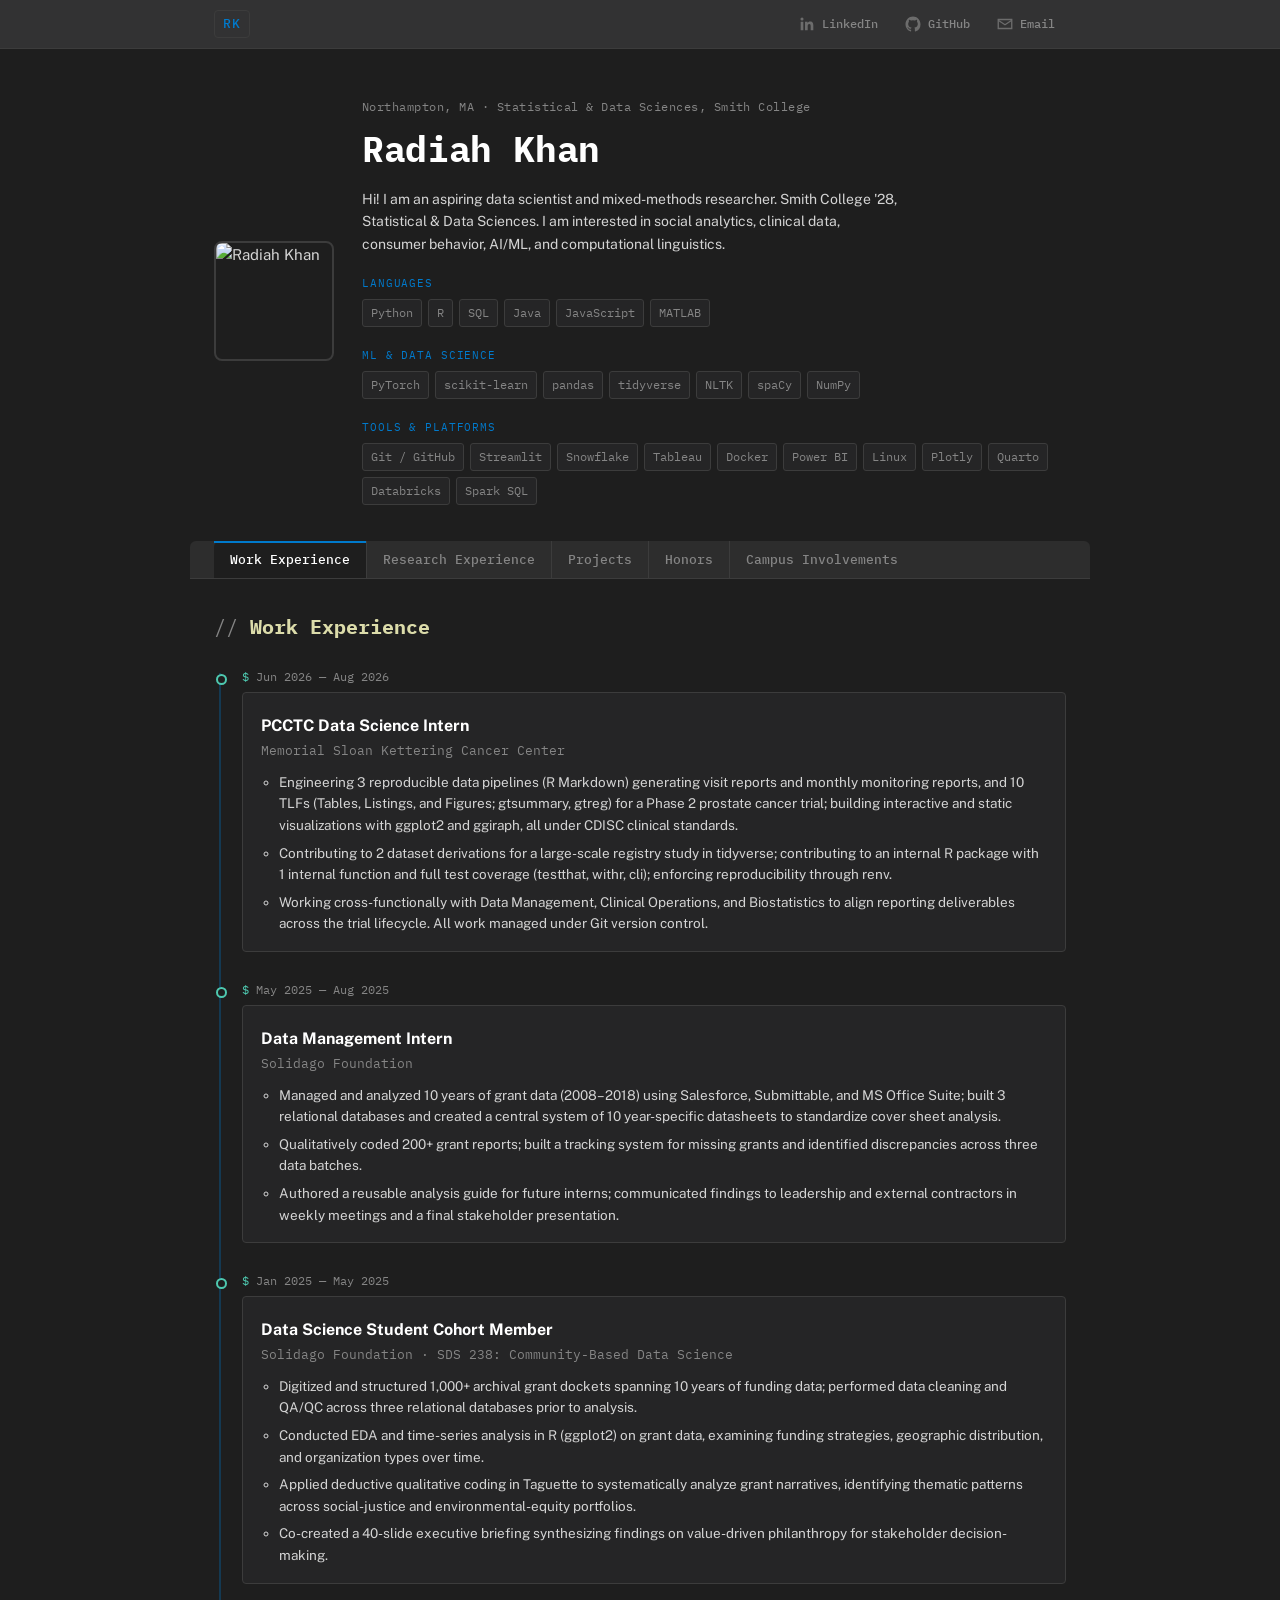
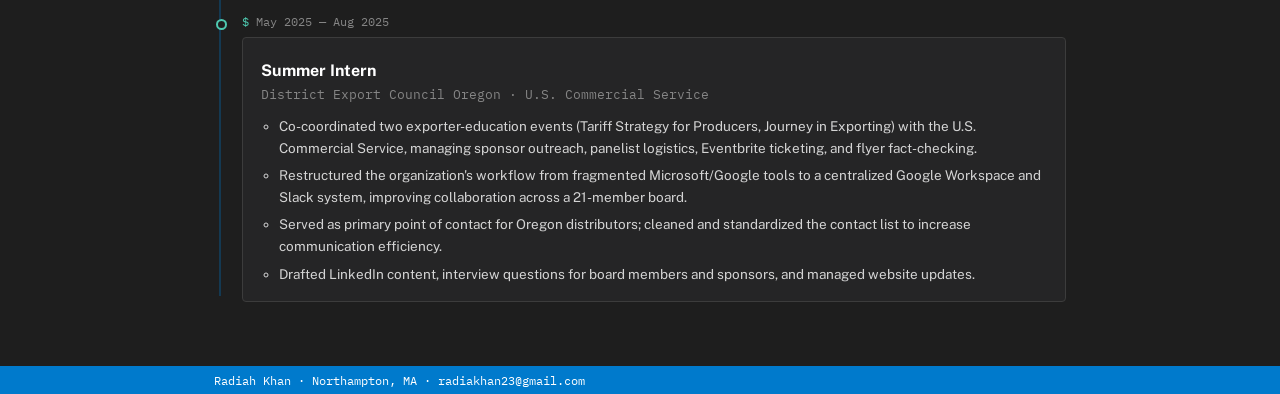
==== index.html @ 16eb92db "Split into Dashboards and Packages themes" ====
<!DOCTYPE html>
<html lang="en">
<head>
<meta charset="UTF-8">
<meta name="viewport" content="width=device-width, initial-scale=1.0">
<title>Radiah Khan — Statistics & Data Science</title>
<meta name="description" content="Radiah Khan — Statistical & Data Sciences, Smith College. Research, applied data science, and software projects.">
<link rel="preconnect" href="https://fonts.googleapis.com">
<link rel="preconnect" href="https://fonts.gstatic.com" crossorigin>
<link href="https://fonts.googleapis.com/css2?family=Fraunces:opsz,wght@9..144,400;9..144,500;9..144,600;9..144,700&family=Public+Sans:wght@400;500;600;700&family=IBM+Plex+Mono:wght@400;500&display=swap" rel="stylesheet">
<link rel="stylesheet" href="style.css">
</head>
<body>

<!-- ===== Top bar ===== -->
<header class="topbar">
  <div class="wrap topbar__inner">
    <a class="topbar__mark" href="#top">RK</a>
    <nav class="topbar__contact" aria-label="Contact links">
      <a href="https://www.linkedin.com/in/radiah-khan" target="_blank" rel="noopener" class="iconbtn" aria-label="LinkedIn">
        <svg viewBox="0 0 24 24" width="18" height="18" fill="currentColor"><path d="M20.45 20.45h-3.55v-5.57c0-1.33-.03-3.04-1.85-3.04-1.86 0-2.14 1.45-2.14 2.94v5.67H9.35V9h3.41v1.56h.05c.48-.9 1.63-1.85 3.36-1.85 3.6 0 4.27 2.37 4.27 5.45v6.29zM5.34 7.43a2.06 2.06 0 1 1 0-4.12 2.06 2.06 0 0 1 0 4.12zM7.12 20.45H3.56V9h3.56v11.45z"/></svg>
        <span>LinkedIn</span>
      </a>
      <a href="https://github.com/radiah23" target="_blank" rel="noopener" class="iconbtn" aria-label="GitHub">
        <svg viewBox="0 0 24 24" width="18" height="18" fill="currentColor"><path d="M12 2C6.48 2 2 6.58 2 12.25c0 4.53 2.87 8.37 6.84 9.73.5.1.68-.22.68-.49 0-.24-.01-1.04-.01-1.89-2.78.62-3.37-1.21-3.37-1.21-.45-1.18-1.11-1.5-1.11-1.5-.91-.64.07-.63.07-.63 1 .07 1.53 1.05 1.53 1.05.89 1.57 2.34 1.11 2.91.85.09-.67.35-1.11.63-1.37-2.22-.26-4.56-1.14-4.56-5.06 0-1.12.39-2.03 1.03-2.75-.1-.26-.45-1.31.1-2.72 0 0 .84-.28 2.75 1.05a9.36 9.36 0 0 1 5 0c1.91-1.33 2.75-1.05 2.75-1.05.55 1.41.2 2.46.1 2.72.64.72 1.03 1.63 1.03 2.75 0 3.93-2.34 4.79-4.57 5.05.36.32.68.94.68 1.9 0 1.37-.01 2.47-.01 2.81 0 .27.18.6.69.49A10.26 10.26 0 0 0 22 12.25C22 6.58 17.52 2 12 2z"/></svg>
        <span>GitHub</span>
      </a>
      <a href="mailto:radiakhan23@gmail.com" class="iconbtn" aria-label="Email">
        <svg viewBox="0 0 24 24" width="18" height="18" fill="none" stroke="currentColor" stroke-width="1.8"><path d="M3 6h18v12H3z"/><path d="M3 7l9 6 9-6"/></svg>
        <span>Email</span>
      </a>
    </nav>
  </div>
</header>

<main id="top">

  <!-- ===== Hero / Intro ===== -->
  <section class="hero wrap">
    <img class="hero__avatar" src="headshot.jpeg" alt="Radiah Khan">
    <div class="hero__body">
      <p class="eyebrow">Northampton, MA &middot; Statistical &amp; Data Sciences, Smith College</p>
      <h1 class="hero__name">Radiah Khan</h1>
      <p class="hero__bio">
        Hi! I am an aspiring data scientist and mixed-methods researcher. Smith College '28, Statistical &amp; Data Sciences. I am interested in social analytics, clinical data, consumer behavior, AI/ML, and computational linguistics.
      </p>
      <div class="hero__tools" aria-label="Languages and tools">
        <div class="tool-group">
          <span class="tool-group__label">Languages</span>
          <ul class="chips">
            <li class="chip">Python</li>
            <li class="chip">R</li>
            <li class="chip">SQL</li>
            <li class="chip">Java</li>
            <li class="chip">JavaScript</li>
            <li class="chip">MATLAB</li>
          </ul>
        </div>
        <div class="tool-group">
          <span class="tool-group__label">ML &amp; Data Science</span>
          <ul class="chips">
            <li class="chip">PyTorch</li>
            <li class="chip">scikit-learn</li>
            <li class="chip">pandas</li>
            <li class="chip">tidyverse</li>
            <li class="chip">NLTK</li>
            <li class="chip">spaCy</li>
            <li class="chip">NumPy</li>
          </ul>
        </div>
        <div class="tool-group">
          <span class="tool-group__label">Tools &amp; Platforms</span>
          <ul class="chips">
            <li class="chip">Git / GitHub</li>
            <li class="chip">Streamlit</li>
            <li class="chip">Snowflake</li>
            <li class="chip">Tableau</li>
            <li class="chip">Docker</li>
            <li class="chip">Power BI</li>
            <li class="chip">Linux</li>
            <li class="chip">Plotly</li>
            <li class="chip">Quarto</li>
            <li class="chip">Databricks</li>
            <li class="chip">Spark SQL</li>
          </ul>
        </div>
      </div>
    </div>
  </section>

  <!-- ===== Tab nav ===== -->
  <nav class="tabnav wrap" aria-label="Section navigation">
    <button class="tabnav__btn is-active" data-tab="work">Work Experience</button>
    <button class="tabnav__btn" data-tab="research">Research Experience</button>
    <button class="tabnav__btn" data-tab="projects">Projects</button>
    <button class="tabnav__btn" data-tab="honors">Honors</button>
    <button class="tabnav__btn" data-tab="involvement">Campus Involvements</button>
  </nav>

  <!-- ===== Work Experience (timeline) ===== -->
  <section class="tabpanel is-active wrap" id="panel-work">
    <div class="section-head">
      <h2>Work Experience</h2>
    </div>

    <ol class="timeline">

      <li class="tl-item" data-tag="industry">
        <div class="tl-item__marker"></div>
        <div class="tl-item__date">Jun 2026 — Aug 2026</div>
        <div class="tl-item__card">
          <h3>PCCTC Data Science Intern</h3>
          <p class="tl-item__org">Memorial Sloan Kettering Cancer Center</p>
          <ul>
            <li>Engineering 3 reproducible data pipelines (R Markdown) generating visit reports and monthly monitoring reports, and 10 TLFs (Tables, Listings, and Figures; gtsummary, gtreg) for a Phase 2 prostate cancer trial; building interactive and static visualizations with ggplot2 and ggiraph, all under CDISC clinical standards.</li>
            <li>Contributing to 2 dataset derivations for a large-scale registry study in tidyverse; contributing to an internal R package with 1 internal function and full test coverage (testthat, withr, cli); enforcing reproducibility through renv.</li>
            <li>Working cross-functionally with Data Management, Clinical Operations, and Biostatistics to align reporting deliverables across the trial lifecycle. All work managed under Git version control.</li>
          </ul>
        </div>
      </li>

      <li class="tl-item" data-tag="industry">
        <div class="tl-item__marker"></div>
        <div class="tl-item__date">May 2025 — Aug 2025</div>
        <div class="tl-item__card">
          <h3>Data Management Intern</h3>
          <p class="tl-item__org">Solidago Foundation</p>
          <ul>
            <li>Managed and analyzed 10 years of grant data (2008–2018) using Salesforce, Submittable, and MS Office Suite; built 3 relational databases and created a central system of 10 year-specific datasheets to standardize cover sheet analysis.</li>
            <li>Qualitatively coded 200+ grant reports; built a tracking system for missing grants and identified discrepancies across three data batches.</li>
            <li>Authored a reusable analysis guide for future interns; communicated findings to leadership and external contractors in weekly meetings and a final stakeholder presentation.</li>
          </ul>
        </div>
      </li>

      <li class="tl-item" data-tag="industry">
        <div class="tl-item__marker"></div>
        <div class="tl-item__date">Jan 2025 — May 2025</div>
        <div class="tl-item__card">
          <h3>Data Science Student Cohort Member</h3>
          <p class="tl-item__org">Solidago Foundation &middot; SDS 238: Community-Based Data Science</p>
          <ul>
            <li>Digitized and structured 1,000+ archival grant dockets spanning 10 years of funding data; performed data cleaning and QA/QC across three relational databases prior to analysis.</li>
            <li>Conducted EDA and time-series analysis in R (ggplot2) on grant data, examining funding strategies, geographic distribution, and organization types over time.</li>
            <li>Applied deductive qualitative coding in Taguette to systematically analyze grant narratives, identifying thematic patterns across social-justice and environmental-equity portfolios.</li>
            <li>Co-created a 40-slide executive briefing synthesizing findings on value-driven philanthropy for stakeholder decision-making.</li>
          </ul>
        </div>
      </li>

      <li class="tl-item" data-tag="industry">
        <div class="tl-item__marker"></div>
        <div class="tl-item__date">May 2025 — Aug 2025</div>
        <div class="tl-item__card">
          <h3>Summer Intern</h3>
          <p class="tl-item__org">District Export Council Oregon &middot; U.S. Commercial Service</p>
          <ul>
            <li>Co-coordinated two exporter-education events (Tariff Strategy for Producers, Journey in Exporting) with the U.S. Commercial Service, managing sponsor outreach, panelist logistics, Eventbrite ticketing, and flyer fact-checking.</li>
            <li>Restructured the organization's workflow from fragmented Microsoft/Google tools to a centralized Google Workspace and Slack system, improving collaboration across a 21-member board.</li>
            <li>Served as primary point of contact for Oregon distributors; cleaned and standardized the contact list to increase communication efficiency.</li>
            <li>Drafted LinkedIn content, interview questions for board members and sponsors, and managed website updates.</li>
          </ul>
        </div>
      </li>

    </ol>
  </section>

  <!-- ===== Research Experience (timeline) ===== -->
  <section class="tabpanel wrap" id="panel-research">
    <div class="section-head">
      <h2>Research Experience</h2>
    </div>

    <ol class="timeline">

      <li class="tl-item" data-tag="research">
        <div class="tl-item__marker"></div>
        <div class="tl-item__date">Jan 2026 — May 2026</div>
        <div class="tl-item__card">
          <h3>Research Assistant, Tinker Lab</h3>
          <p class="tl-item__org">Computer Science Dept., Smith College &middot; Advisor: Dr. Katherine Kinnaird</p>
          <ul>
            <li>Built a two-way automated survey system in Python, integrating Twilio's Messaging API and Google APIs with FastAPI middleware for real-time response ingestion, enabling rapid hypothesis testing on user intent at scale; applied spaCy named-entity recognition to structure qualitative responses for downstream analysis.</li>
            <li>Built an NLP-based food recommendation pipeline using InstaFoodRoBERTa-NER for food entity recognition and ingredient classification, translating population-health constraints into personalized recommendations for a food-insecure patient population in Northampton.</li>
          </ul>
        </div>
      </li>

      <li class="tl-item" data-tag="research">
        <div class="tl-item__marker"></div>
        <div class="tl-item__date">Sep 2025 — May 2026</div>
        <div class="tl-item__card">
          <h3>Technical Researcher, Data Infrastructure Group Lab</h3>
          <p class="tl-item__org">Statistical and Data Sciences Dept., Smith College &middot; Advisor: Dr. Nikko Stevens</p>
          <ul>
            <li>Built an NLP pipeline in Python (PyTorch, NLTK, Gensim) combining sentiment analysis, k-means and DEC–VAE clustering, and LDA topic modeling to segment AI-companion usage behavior across digital communities into actionable behavioral clusters; stress-tested model validity through silhouette scoring, HDBSCAN, and cross-institutional GitHub collaboration.</li>
            <li>Built an interactive storymap from geospatial data-center infrastructure data in partnership with the Spatial Analysis Lab, using Python with ArcGIS, GeoPandas, and GDAL — cleaning and standardizing raw geospatial datasets to visualize infrastructure distribution patterns.</li>
          </ul>
        </div>
      </li>

      <li class="tl-item" data-tag="research">
        <div class="tl-item__marker"></div>
        <div class="tl-item__date">May 2025 — Jul 2025</div>
        <div class="tl-item__card">
          <h3>Summer Research Fellow</h3>
          <p class="tl-item__org">Statistical and Data Sciences Dept., Smith College &middot; Advisor: Dr. Kementari Whitcher</p>
          <ul>
            <li>Designed the full research framework — from data collection strategy (STARS/AASHE) through hypothesis formulation and variable selection.</li>
            <li>Built a structured database for 400 U.S. college dining-procurement records; performed data wrangling using dplyr and tidyr, with visualizations in ggplot2.</li>
            <li>Ran hypothesis testing (ANOVA, chi-square, t-tests) and built a validated logistic regression model to forecast sustainable procurement behavior.</li>
            <li>Packaged the full analysis into a 40-page reproducible Quarto report with geospatial mapping (sf, tmap, cartogram) and interactive Sankey diagrams (highcharter).</li>
            <li>Presented findings at ACM MAGICC 2025 (Talk &amp; Poster) and the Electronic Undergraduate Statistics Research Conference (eUSR) 2025.</li>
          </ul>
        </div>
      </li>

      <li class="tl-item" data-tag="research">
        <div class="tl-item__marker"></div>
        <div class="tl-item__date">Oct 2024 — May 2025</div>
        <div class="tl-item__card">
          <h3>Independent Researcher, Digital Public Infrastructure Lab</h3>
          <p class="tl-item__org">University of Massachusetts Amherst &middot; Advisor: Prof. Ethan Zuckerman</p>
          <ul>
            <li>Analyzed 200+ TikTok samples from Bangladesh and the U.S. using Python (pandas, scikit-learn), applying thematic segmentation and engagement metrics to identify cross-regional differences in digital consumer behavior.</li>
            <li>Collaborated with PhD students on literature reviews of South Asian media ecosystems and cross-country video analysis methodologies, contributing to the lab's broader research on digital public infrastructure.</li>
          </ul>
        </div>
      </li>

    </ol>
  </section>

  <!-- ===== Projects ===== -->
  <section class="tabpanel wrap" id="panel-projects">
    <div class="section-head">
      <h2>Projects</h2>
    </div>

    <div class="filterbar" role="tablist" aria-label="Project filters">
      <button class="filterbar__btn is-active" data-filter="all">All</button>
      <button class="filterbar__btn" data-filter="social">Social &amp; Text Analytics</button>
      <button class="filterbar__btn" data-filter="policy">Policy &amp; Civic Data</button>
      <button class="filterbar__btn" data-filter="dashboards">Dashboards</button>
      <button class="filterbar__btn" data-filter="packages">Packages</button>
    </div>

    <div class="projects-grid">

      <!-- ── Social & Text Analytics ── -->

      <article class="project-card" data-cat="social">
        <span class="project-card__theme">Social &amp; Text Analytics</span>
        <h3>Analyzing a Social Network Using Linear Algebra (Team Project)</h3>
        <p>Applied PageRank and spectral clustering to a 20-person texting network to identify the most influential node and uncover 3 distinct community structures — validated by comparing algorithmic clusters against known friend groups.</p>
        <div class="project-card__stack">
          <span class="stack-label">Stack</span>
          <ul class="chips chips--sm"><li class="chip">MATLAB</li><li class="chip">PageRank</li><li class="chip">Spectral Clustering</li><li class="chip">Linear Algebra</li></ul>
        </div>
        <a class="project-card__link" href="https://github.com/radiah23/Analyzing-Social-Network-" target="_blank" rel="noopener">View on GitHub →</a>
      </article>

      <article class="project-card" data-cat="social">
        <span class="project-card__theme">Social &amp; Text Analytics</span>
        <h3>Reddit Text Analysis — r/MyBoyfriendIsAI</h3>
        <p>Identified dominant emotional expression patterns and thematic clusters in 1,000 AI-companion discussion posts, using DEC–VAE clustering and LDA topic modeling to segment user behavior archetypes.</p>
        <div class="project-card__stack">
          <span class="stack-label">Stack</span>
          <ul class="chips chips--sm"><li class="chip">Python</li><li class="chip">PyTorch</li><li class="chip">NLTK</li><li class="chip">PRAW</li><li class="chip">K-Means</li></ul>
        </div>
        <a class="project-card__link" href="https://github.com/radiah23/Reddit-Text-Analysis" target="_blank" rel="noopener">View on GitHub →</a>
      </article>

      <article class="project-card" data-cat="social">
        <span class="project-card__theme">Social &amp; Text Analytics</span>
        <h3>OkCupid Data Analysis</h3>
        <p>Tested whether sex and sexual orientation predict reproductive intentions across 54K+ dating profiles; flagged incoherent profiles using Isolation Forest anomaly detection and assessed education–app-usage associations via chi-square testing.</p>
        <div class="project-card__stack">
          <span class="stack-label">Stack</span>
          <ul class="chips chips--sm"><li class="chip">Python</li><li class="chip">scikit-learn</li><li class="chip">pandas</li><li class="chip">Isolation Forest</li></ul>
        </div>
        <a class="project-card__link" href="https://github.com/radiah23/OkCupid-Data-Analysis" target="_blank" rel="noopener">View on GitHub →</a>
      </article>

      <article class="project-card" data-cat="social">
        <span class="project-card__theme">Social &amp; Text Analytics</span>
        <h3>Bechdel Test Analysis (Team Project)</h3>
        <p>Quantified multi-decade gender-representation gaps across 1,000 films, testing whether Bechdel pass rates correlate with gross revenue using chi-square, ANOVA, and regression.</p>
        <div class="project-card__stack">
          <span class="stack-label">Stack</span>
          <ul class="chips chips--sm"><li class="chip">R</li><li class="chip">tidyverse</li><li class="chip">infer</li><li class="chip">Chi-square</li></ul>
        </div>
        <a class="project-card__link" href="https://github.com/radiah23/Bechdel-Test-Analysis" target="_blank" rel="noopener">View on GitHub →</a>
      </article>

      <!-- ── Policy & Civic Data ── -->

      <article class="project-card" data-cat="policy">
        <span class="project-card__theme">Policy &amp; Civic Data</span>
        <h3>Predicting School Ratings from Student Demographics (Team Project)</h3>
        <p>Tested whether higher rates of economically disadvantaged students predict lower state accountability ratings in Texas schools — findings directly relevant to contested district-takeover policy.</p>
        <div class="project-card__stack">
          <span class="stack-label">Stack</span>
          <ul class="chips chips--sm"><li class="chip">R</li><li class="chip">Quarto</li><li class="chip">Multiple Regression</li></ul>
        </div>
        <a class="project-card__link" href="https://github.com/radiah23/Predicting-ratings-based-on-student-demographics" target="_blank" rel="noopener">View on GitHub →</a>
      </article>

      <article class="project-card" data-cat="policy">
        <span class="project-card__theme">Policy &amp; Civic Data</span>
        <h3>Election Anomaly Case Study — Palm Beach (Team Project)</h3>
        <p>Identified Palm Beach County as a statistically significant outlier in the Florida 2000 election and estimated the number of miscast Buchanan votes using regression against 66 other counties.</p>
        <div class="project-card__stack">
          <span class="stack-label">Stack</span>
          <ul class="chips chips--sm"><li class="chip">R</li><li class="chip">Linear Regression</li><li class="chip">EDA</li></ul>
        </div>
        <a class="project-card__link" href="https://github.com/radiah23/Election-Anomaly-Case-Study--Palm-Beach" target="_blank" rel="noopener">View on GitHub →</a>
      </article>

      <article class="project-card" data-cat="policy">
        <span class="project-card__theme">Policy &amp; Civic Data</span>
        <h3>Race, Wage &amp; Region Across the US (Team Project)</h3>
        <p>Tested whether Black men earn less than non-Black men after controlling for education, experience, and region using nested F-tests on U.S. Census CPS labor data.</p>
        <div class="project-card__stack">
          <span class="stack-label">Stack</span>
          <ul class="chips chips--sm"><li class="chip">R</li><li class="chip">Nested F-test</li><li class="chip">CPS Data</li></ul>
        </div>
        <a class="project-card__link" href="https://github.com/radiah23/Race-and-Wage-across-Regions-in-the-US" target="_blank" rel="noopener">View on GitHub →</a>
      </article>

      <article class="project-card" data-cat="policy">
        <span class="project-card__theme">Policy &amp; Civic Data</span>
        <h3>Dining Procurement Trends in US Colleges</h3>
        <p>Identified key predictors of sustainable food procurement across 400 U.S. colleges using logistic regression; uncovered purchasing-trend shifts between private and flagship institutions. Presented at ACM MAGICC and eUSR 2025.</p>
        <div class="project-card__stack">
          <span class="stack-label">Stack</span>
          <ul class="chips chips--sm"><li class="chip">R</li><li class="chip">Logistic Regression</li><li class="chip">ANOVA</li></ul>
        </div>
        <a class="project-card__link" href="https://github.com/radiah23/Dining-Procurement-Trends-in-US-Colleges" target="_blank" rel="noopener">View on GitHub →</a>
      </article>

      <!-- ── Dashboards ── -->

      <article class="project-card" data-cat="dashboards">
        <span class="project-card__theme">Dashboards</span>
        <h3>Customer &amp; Delivery Intelligence Dashboard</h3>
        <p>Identified $6.1M in revenue tied to at-risk and lost customer segments and an 8.11% late-delivery rate across 96K+ orders; built RFM segmentation and delivery-risk features in Databricks/Spark SQL, visualized via two interactive Tableau dashboards with live customer profile lookup.</p>
        <div class="project-card__stack">
          <span class="stack-label">Stack</span>
          <ul class="chips chips--sm"><li class="chip">Databricks</li><li class="chip">Spark SQL</li><li class="chip">Tableau</li><li class="chip">RFM Segmentation</li></ul>
        </div>
        <a class="project-card__link" href="https://github.com/radiah23/customer-intelligence-olist-data" target="_blank" rel="noopener">View on GitHub →</a>
      </article>

      <article class="project-card" data-cat="dashboards">
        <span class="project-card__theme">Dashboards</span>
        <h3>Campaign Attribution Dashboard</h3>
        <p>Revealed how last-touch attribution misallocates credit across ad channels by comparing it against a Markov chain multi-touch model — surfaced via an interactive Streamlit dashboard.</p>
        <div class="project-card__stack">
          <span class="stack-label">Stack</span>
          <ul class="chips chips--sm"><li class="chip">Python</li><li class="chip">Streamlit</li><li class="chip">Plotly</li><li class="chip">Markov Chains</li></ul>
        </div>
        <a class="project-card__link" href="https://github.com/radiah23/campaign-analytics-criteo" target="_blank" rel="noopener">View on GitHub →</a>
      </article>

      <article class="project-card" data-cat="packages">
        <span class="project-card__theme">Packages</span>
        <h3>MassMedicaidPy (Team Project)</h3>
        <p>Simplified Medicaid eligibility determination for Massachusetts residents — automates income validation for households of 8+ earning up to $162K against real Federal Poverty Level thresholds.</p>
        <div class="project-card__stack">
          <span class="stack-label">Stack</span>
          <ul class="chips chips--sm"><li class="chip">Python</li><li class="chip">pandas</li><li class="chip">pytest</li><li class="chip">PyPI Package</li></ul>
        </div>
        <a class="project-card__link" href="https://github.com/radiah23/MassMedicaidPy" target="_blank" rel="noopener">View on GitHub →</a>
      </article>

      <article class="project-card" data-cat="packages">
        <span class="project-card__theme">Packages</span>
        <h3>NGOReportR</h3>
        <p>Automates EDA, regression diagnostics, and thematic tagging of grant narratives for NGO funding datasets — from data validation to PDF-ready visualizations in one pipeline.</p>
        <div class="project-card__stack">
          <span class="stack-label">Stack</span>
          <ul class="chips chips--sm"><li class="chip">R</li><li class="chip">ggplot2</li><li class="chip">tidytext</li><li class="chip">CRAN-style Pkg</li></ul>
        </div>
        <a class="project-card__link" href="https://github.com/radiah23/NGOReportR" target="_blank" rel="noopener">View on GitHub →</a>
      </article>

      <article class="project-card" data-cat="dashboards">
        <span class="project-card__theme">Dashboards</span>
        <h3>Systemic Risk: India Stocks</h3>
        <p>Tested whether PageRank-derived systemic risk scores predict actual market beta on Nifty 50 stocks — built a Java correlation-graph engine and validated with Python against live yfinance data.</p>
        <div class="project-card__stack">
          <span class="stack-label">Stack</span>
          <ul class="chips chips--sm"><li class="chip">Java</li><li class="chip">Python</li><li class="chip">yfinance</li><li class="chip">PageRank</li><li class="chip">Streamlit</li></ul>
        </div>
        <a class="project-card__link" href="https://github.com/radiah23/SystematicRiskIndiaStocks-" target="_blank" rel="noopener">View on GitHub →</a>
      </article>

    </div>
  </section>

  <!-- ===== Honors ===== -->
  <section class="tabpanel wrap" id="panel-honors">
    <div class="section-head">
      <h2>Honors &amp; Recognition</h2>
    </div>
    <ul class="honors-list">
      <li class="honors-item">
        <span class="honors-item__seal">✦</span>
        <div>
          <h3>Dean's List</h3>
          <p>Smith College, 2024–2025</p>
        </div>
      </li>
      <li class="honors-item">
        <span class="honors-item__seal">✦</span>
        <div>
          <h3>DAAD RISE Fellowship</h3>
          <p>Selected, 2026 — did not attend in favor of another opportunity</p>
        </div>
      </li>
      <li class="honors-item">
        <span class="honors-item__seal">✦</span>
        <div>
          <h3>ACM MAGICC 2025</h3>
          <p>Talk &amp; poster presentation on dining procurement trends in U.S. colleges</p>
        </div>
      </li>
      <li class="honors-item">
        <span class="honors-item__seal">✦</span>
        <div>
          <h3>eUSR 2025</h3>
          <p>Talk presentation, Electronic Undergraduate Statistics Research Conference</p>
        </div>
      </li>
    </ul>
  </section>

  <!-- ===== Campus Involvements/Jobs ===== -->
  <section class="tabpanel wrap" id="panel-involvement">
    <div class="section-head">
      <h2>Campus Involvements / Jobs</h2>
    </div>
    <div class="involvement-grid">

      <article class="involvement-card involvement-card--group">
        <div class="involvement-card__header">Spinelli Center for Quantitative Learning</div>
        <div class="involvement-card__position">
          <h3>In-Class Assistant</h3>
          <p class="involvement-card__org">Jan–May 2026</p>
          <ul>
            <li>Assist across 5 classes weekly for 85+ students in SDS 192: Introduction to Data Science and SDS 210: Introduction to Statistics.</li>
            <li>Debug R code and explain statistical concepts during in-class sessions.</li>
          </ul>
        </div>
        <div class="involvement-card__position">
          <h3>Tutor</h3>
          <p class="involvement-card__org">Jan–May 2026</p>
          <ul>
            <li>Hold weekly tutoring hours for 8+ students in SDS 192: Introduction to Data Science, SDS 210: Introduction to Statistics, and SDS 291: Multiple Regression.</li>
            <li>Support students with R programming, regression analysis, and statistical methods.</li>
          </ul>
        </div>
      </article>

      <article class="involvement-card involvement-card--group">
        <div class="involvement-card__header">Conway Center for Innovation &amp; Entrepreneurship</div>
        <div class="involvement-card__position">
          <h3>Assessment Intern</h3>
          <p class="involvement-card__org">Jan–May 2026</p>
          <ul>
            <li>Served as sole product owner for Joyapalooza's AI-powered live scoring dashboard, used by 10 judges and a 5-person organizing team to evaluate 20+ teams in real time.</li>
            <li>Used Claude to accelerate development and an autonomous agent to summarize applicant submissions and generate 100+ live reports, cutting manual tallying time to zero. Built in JavaScript and MS Excel.</li>
          </ul>
        </div>
        <div class="involvement-card__position">
          <h3>Communication Intern</h3>
          <p class="involvement-card__org">Sep 2025–Jan 2026</p>
          <ul>
            <li>Drafted and managed the weekly newsletter, ensuring timely and engaging content delivery.</li>
            <li>Collaborated with the communications team to create social media graphics and posts.</li>
            <li>Conducted user behavior research to inform content strategy and enhance audience engagement.</li>
            <li>Assisted in event management for The Hatchery and Money Mentor sessions.</li>
          </ul>
        </div>
      </article>

      <article class="involvement-card">
        <h3>Treasurer</h3>
        <p class="involvement-card__org">Smithies in SDS &middot; 2025–2026</p>
        <ul>
          <li>Manage annual budgeting for the club.</li>
          <li>Organize events bridging upperclassmen and underclassmen in the SDS community.</li>
          <li>Contribute to the planning and delivery of Python and SQL workshop series.</li>
        </ul>
      </article>
      <article class="involvement-card">
        <h3>Secretary</h3>
        <p class="involvement-card__org">Smithies of Color in Tech</p>
        <ul>
          <li>Organized an alumni panel with 40+ participants.</li>
          <li>Facilitated LinkedIn and resume workshops for members.</li>
          <li>Fundraised for club development initiatives.</li>
        </ul>
      </article>
      <article class="involvement-card">
        <h3>Pre-Orientation Leader (Media Team)</h3>
        <p class="involvement-card__org">International Students&rsquo; Pre-Orientation</p>
        <ul>
          <li>Led a 4-day orientation program for incoming international students.</li>
          <li>Directed and produced 3 short films for the event — handling planning, documentation, and filming.</li>
          <li>Managed event logistics and facilitated cultural bridge programming.</li>
        </ul>
      </article>
    </div>
  </section>

</main>

<footer class="site-footer">
  <div class="wrap">
    <p>Radiah Khan &middot; Northampton, MA &middot; <a href="mailto:radiakhan23@gmail.com">radiakhan23@gmail.com</a></p>
  </div>
</footer>

<script src="script.js"></script>
</body>
</html>
---- style.css ----
/* ============ VS Code IDE Theme ============ */
:root {
  --bg: #1e1e1e;
  --paper: #252526;
  --ink: #d4d4d4;
  --muted: #858585;
  --line: #3c3c3c;
  --accent: #007acc;
  --accent-soft: #264f78;
  --gold: #dcdcaa;
  --gold-soft: #2d2d2d;
  --industry: #4ec9b0;
  --industry-soft: #1e3a35;
  --research: #569cd6;
  --research-soft: #1e2d3d;
  --teaching: #ce9178;
  --teaching-soft: #2d2220;

  --serif: "IBM Plex Mono", ui-monospace, Menlo, monospace;
  --sans: "Public Sans", -apple-system, BlinkMacSystemFont, "Segoe UI", sans-serif;
  --mono: "IBM Plex Mono", ui-monospace, Menlo, monospace;

  --maxw: 900px;
}

@media (prefers-reduced-motion: no-preference) {
  .tl-item, .project-card { transition: transform 0.2s ease, box-shadow 0.2s ease; }
}

* { box-sizing: border-box; }
html { scroll-behavior: smooth; }

body {
  margin: 0;
  background: var(--bg);
  color: var(--ink);
  font-family: var(--sans);
  font-size: 15px;
  line-height: 1.6;
  -webkit-font-smoothing: antialiased;
}

.wrap {
  max-width: var(--maxw);
  margin: 0 auto;
  padding: 0 24px;
}

a { color: var(--accent); }
a:hover { color: #3cacff; }

/* ============ Top bar (title bar) ============ */
.topbar {
  position: sticky;
  top: 0;
  z-index: 20;
  background: #323233;
  border-bottom: 1px solid var(--line);
}
.topbar__inner {
  display: flex;
  align-items: center;
  justify-content: space-between;
  height: 48px;
}
.topbar__mark {
  font-family: var(--mono);
  font-weight: 500;
  font-size: 13px;
  letter-spacing: 0.06em;
  text-decoration: none;
  color: var(--accent);
  padding: 3px 8px;
  border: 1px solid var(--line);
  border-radius: 4px;
}
.topbar__mark:hover { border-color: var(--accent); }
.topbar__contact { display: flex; gap: 4px; }
.iconbtn {
  display: flex;
  align-items: center;
  gap: 6px;
  text-decoration: none;
  font-family: var(--mono);
  font-size: 12px;
  font-weight: 500;
  color: var(--muted);
  padding: 6px 10px;
  border-radius: 4px;
  border: 1px solid transparent;
  transition: background 0.15s ease, color 0.15s ease;
}
.iconbtn svg { opacity: 0.7; }
.iconbtn:hover { background: var(--paper); color: var(--ink); }
.iconbtn:hover svg { opacity: 1; }
.iconbtn span { display: none; }
@media (min-width: 560px) {
  .iconbtn span { display: inline; }
}

/* ============ Hero ============ */
.hero {
  display: flex;
  gap: 28px;
  padding: 48px 24px 36px;
  align-items: center;
}
.hero__avatar {
  flex: none;
  width: 120px;
  height: 120px;
  border-radius: 8px;
  object-fit: cover;
  object-position: center 30%;
  border: 2px solid var(--line);
}
.eyebrow {
  margin: 0 0 4px;
  font-family: var(--mono);
  font-size: 12px;
  letter-spacing: 0.04em;
  color: var(--muted);
}
.hero__name {
  font-family: var(--mono);
  font-weight: 700;
  font-size: clamp(26px, 4vw, 36px);
  margin: 0 0 10px;
  color: #fff;
  letter-spacing: -0.01em;
}
.hero__bio {
  max-width: 60ch;
  color: var(--ink);
  margin: 0 0 20px;
  font-size: 14px;
}

.hero__tools { display: flex; flex-wrap: wrap; gap: 20px; }
.tool-group__label {
  display: block;
  font-family: var(--mono);
  font-size: 11px;
  text-transform: uppercase;
  letter-spacing: 0.08em;
  color: var(--accent);
  margin-bottom: 6px;
}
.chips { list-style: none; margin: 0; padding: 0; display: flex; flex-wrap: wrap; gap: 6px; }
.chip {
  font-family: var(--mono);
  font-size: 11.5px;
  padding: 4px 8px;
  border-radius: 3px;
  background: var(--paper);
  border: 1px solid var(--line);
  color: var(--muted);
}
.chip--strong { background: var(--accent-soft); border-color: var(--accent); color: var(--accent); font-weight: 500; }
.chips--sm .chip { font-size: 11px; padding: 2px 6px; }

/* ============ Tab nav (file tabs) ============ */
.tabnav {
  display: flex;
  gap: 0;
  border-bottom: 1px solid var(--line);
  padding-bottom: 0;
  margin-bottom: 32px;
  overflow-x: auto;
  background: #2d2d2d;
  border-radius: 6px 6px 0 0;
}
.tabnav__btn {
  font-family: var(--mono);
  font-weight: 500;
  font-size: 13px;
  background: #2d2d2d;
  border: none;
  border-right: 1px solid var(--line);
  color: var(--muted);
  padding: 10px 16px;
  cursor: pointer;
  position: relative;
  white-space: nowrap;
  transition: background 0.1s ease, color 0.1s ease;
}
.tabnav__btn:first-child { border-radius: 6px 0 0 0; }
.tabnav__btn:last-child { border-right: none; }
.tabnav__btn:hover { color: var(--ink); }
.tabnav__btn::after {
  content: "";
  position: absolute;
  left: 0; right: 0; top: 0;
  height: 2px;
  background: transparent;
}
.tabnav__btn.is-active {
  background: var(--bg);
  color: #fff;
  border-bottom: 1px solid var(--bg);
  margin-bottom: -1px;
}
.tabnav__btn.is-active::after { background: var(--accent); }

.tabpanel { display: none; padding-bottom: 64px; }
.tabpanel.is-active { display: block; }

.section-head { margin-bottom: 24px; }
.section-head h2 {
  font-family: var(--mono);
  font-size: 20px;
  font-weight: 700;
  margin: 0 0 4px;
  color: var(--gold);
}
.section-head h2::before { content: "// "; color: var(--muted); font-weight: 400; }
.section-head__sub { margin: 0; color: var(--muted); font-size: 13px; font-family: var(--mono); }

/* ============ Timeline (git-log style) ============ */
.timeline {
  list-style: none;
  margin: 0;
  padding: 0 0 0 2px;
  position: relative;
}
.timeline::before {
  content: "";
  position: absolute;
  left: 5px;
  top: 6px;
  bottom: 6px;
  width: 1.5px;
  background: var(--accent);
  opacity: 0.3;
}
.tl-item {
  position: relative;
  padding-left: 26px;
  margin-bottom: 28px;
}
.tl-item:last-child { margin-bottom: 0; }
.tl-item__marker {
  position: absolute;
  left: 0;
  top: 7px;
  width: 11px;
  height: 11px;
  border-radius: 50%;
  background: var(--bg);
  border: 2px solid var(--accent);
}
.tl-item[data-tag="industry"] .tl-item__marker { border-color: var(--industry); }
.tl-item[data-tag="teaching"] .tl-item__marker { border-color: var(--teaching); }

.tl-item__date {
  font-family: var(--mono);
  font-size: 12px;
  color: var(--muted);
  margin-bottom: 6px;
}
.tl-item__date::before { content: "$ "; color: var(--industry); }
.tl-item__card {
  background: var(--paper);
  border: 1px solid var(--line);
  border-radius: 4px;
  padding: 16px 18px;
}
.tl-item__card h3 { margin: 4px 0 2px; font-size: 16px; font-weight: 700; color: #fff; }
.tl-item__org { margin: 0 0 10px; color: var(--muted); font-size: 13px; font-family: var(--mono); }
.tl-item__card ul { margin: 0; padding-left: 18px; }
.tl-item__card li { margin-bottom: 6px; font-size: 13.5px; color: var(--ink); }
.tl-item__card li:last-child { margin-bottom: 0; }

.tag {
  display: inline-block;
  font-family: var(--mono);
  font-size: 11px;
  text-transform: uppercase;
  letter-spacing: 0.04em;
  padding: 3px 8px;
  border-radius: 3px;
  font-weight: 500;
}
.tag--industry { background: var(--industry-soft); color: var(--industry); }
.tag--research { background: var(--research-soft); color: var(--research); }
.tag--teaching { background: var(--teaching-soft); color: var(--teaching); }

/* ============ Projects ============ */
.filterbar {
  display: flex;
  flex-wrap: wrap;
  gap: 6px;
  margin-bottom: 24px;
}
.filterbar__btn {
  font-family: var(--mono);
  font-size: 12px;
  font-weight: 500;
  padding: 6px 12px;
  border-radius: 3px;
  border: 1px solid var(--line);
  background: var(--paper);
  color: var(--muted);
  cursor: pointer;
  transition: background 0.1s ease;
}
.filterbar__btn:hover { background: #333; color: var(--ink); }
.filterbar__btn.is-active {
  background: var(--accent);
  color: #fff;
  border-color: var(--accent);
}

.projects-grid {
  display: grid;
  grid-template-columns: repeat(auto-fill, minmax(260px, 1fr));
  gap: 14px;
}
.project-card {
  background: var(--paper);
  border: 1px solid var(--line);
  border-radius: 4px;
  padding: 16px 18px;
  display: flex;
  flex-direction: column;
}
.project-card:hover { border-color: var(--accent); }
.project-card.is-hidden { display: none; }
.project-card h3 { font-size: 14.5px; margin: 0 0 8px; font-weight: 700; color: #fff; }
.project-card p { font-size: 13px; color: var(--ink); margin: 0 0 12px; flex: 1; }
.project-card .chips { margin-bottom: 0; }
.project-card__theme {
  display: inline-block;
  font-family: var(--mono);
  font-size: 10px;
  text-transform: uppercase;
  letter-spacing: 0.05em;
  color: var(--research);
  margin-bottom: 6px;
  font-weight: 500;
}
.project-card__stack { margin-bottom: 12px; }
.stack-label {
  display: block;
  font-family: var(--mono);
  font-size: 10px;
  text-transform: uppercase;
  letter-spacing: 0.05em;
  color: var(--muted);
  margin-bottom: 6px;
}
.project-card__link {
  font-family: var(--mono);
  font-size: 12px;
  font-weight: 500;
  text-decoration: none;
  color: var(--accent);
  align-self: flex-start;
}
.project-card__link:hover { color: #3cacff; text-decoration: underline; }

/* ============ Honors ============ */
.honors-list { list-style: none; margin: 0; padding: 0; }
.honors-item {
  display: flex;
  gap: 14px;
  align-items: flex-start;
  padding: 14px 0;
  border-bottom: 1px solid var(--line);
}
.honors-item:last-child { border-bottom: none; }
.honors-item__seal {
  flex: none;
  width: 28px; height: 28px;
  border-radius: 4px;
  background: var(--gold-soft);
  color: var(--gold);
  display: flex; align-items: center; justify-content: center;
  font-size: 13px;
}
.honors-item h3 { margin: 0 0 2px; font-size: 15px; font-weight: 700; color: #fff; }
.honors-item p { margin: 0; color: var(--muted); font-size: 13px; font-family: var(--mono); }

/* ============ Involvement ============ */
.involvement-grid {
  display: grid;
  grid-template-columns: repeat(auto-fill, minmax(260px, 1fr));
  gap: 14px;
}
.involvement-card {
  background: var(--paper);
  border: 1px solid var(--line);
  border-radius: 4px;
  padding: 16px 18px;
}
.involvement-card h3 { margin: 0 0 2px; font-size: 15px; font-weight: 700; color: #fff; }
.involvement-card__org { margin: 0 0 10px; color: var(--accent); font-size: 12px; font-weight: 500; font-family: var(--mono); }
.involvement-card p:last-child { margin: 0; font-size: 13.5px; }

/* Grouped card (multi-position) */
.involvement-card--group {
  grid-column: 1 / -1;
  padding: 0;
  overflow: hidden;
}
.involvement-card__header {
  background: #2d2d2d;
  color: var(--accent);
  font-family: var(--mono);
  font-size: 14px;
  font-weight: 600;
  padding: 12px 18px;
  border-bottom: 1px solid var(--line);
}
.involvement-card__position {
  padding: 14px 18px;
  border-top: 1px solid var(--line);
}
.involvement-card__position:first-of-type { border-top: none; }
.involvement-card__position h3 { margin: 0 0 2px; font-size: 14px; font-weight: 700; color: #fff; }
.involvement-card__position p { font-size: 13.5px; margin: 0 0 8px; }
.involvement-card__position p:last-child { margin: 0; }
.involvement-card ul, .involvement-card__position ul { margin: 0; padding-left: 18px; }
.involvement-card li, .involvement-card__position li { margin-bottom: 6px; font-size: 13.5px; color: var(--ink); }
.involvement-card li:last-child, .involvement-card__position li:last-child { margin-bottom: 0; }

/* ============ Footer (status bar) ============ */
.site-footer {
  background: var(--accent);
  padding: 0;
  border-top: none;
}
.site-footer .wrap {
  display: flex;
  align-items: center;
  height: 28px;
}
.site-footer p { margin: 0; font-size: 12px; color: #fff; font-family: var(--mono); }
.site-footer a { color: #fff; text-decoration: none; }
.site-footer a:hover { text-decoration: underline; }

/* ============ Responsive ============ */
@media (max-width: 620px) {
  .hero { flex-direction: column; padding-top: 36px; }
  .tabnav__btn { font-size: 11.5px; padding: 8px 10px; }
}

/* focus visibility */
button:focus-visible, a:focus-visible {
  outline: 2px solid var(--accent);
  outline-offset: 2px;
}
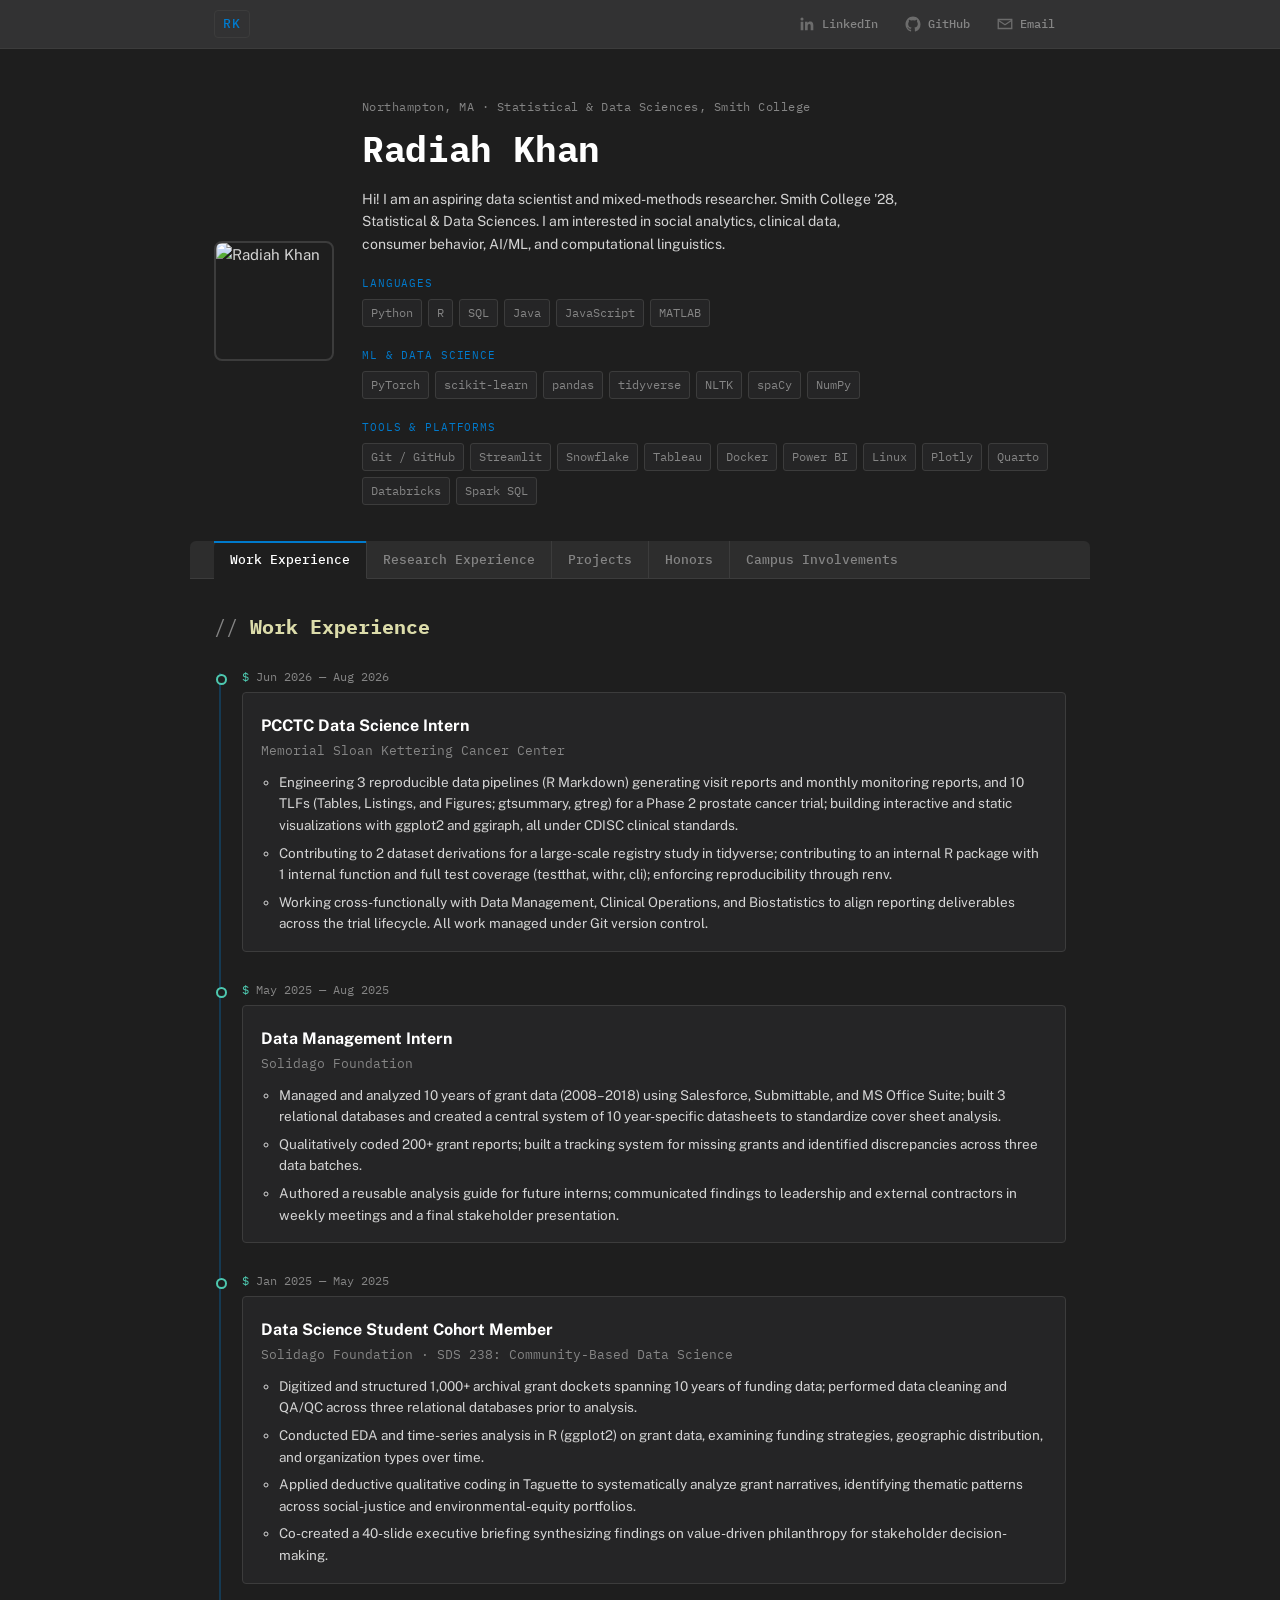
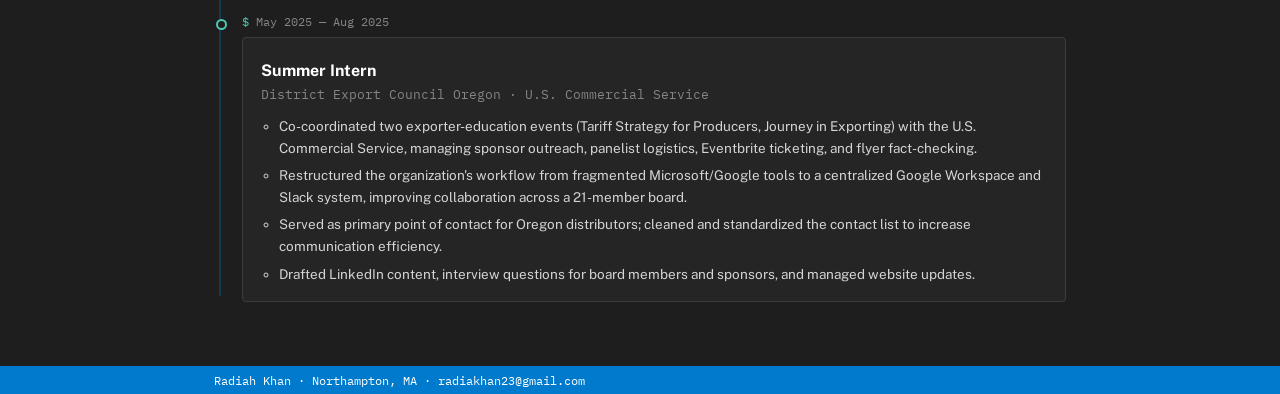
==== commit 9a0833b6: "Update index.html" ====
--- a/index.html
+++ b/index.html
@@ -338,6 +338,7 @@
           <ul class="chips chips--sm"><li class="chip">R</li><li class="chip">Logistic Regression</li><li class="chip">ANOVA</li></ul>
         </div>
         <a class="project-card__link" href="https://github.com/radiah23/Dining-Procurement-Trends-in-US-Colleges" target="_blank" rel="noopener">View on GitHub →</a>
+        <a class="project-card__link" href="https://rpubs.com/radiahkhan/1334539" target="_blank" rel="noopener" style="margin-top:4px;">View Report on RPubs →</a>
       </article>
 
       <!-- ── Dashboards ── -->
@@ -413,13 +414,7 @@
           <p>Smith College, 2024–2025</p>
         </div>
       </li>
-      <li class="honors-item">
-        <span class="honors-item__seal">✦</span>
-        <div>
-          <h3>DAAD RISE Fellowship</h3>
-          <p>Selected, 2026 — did not attend in favor of another opportunity</p>
-        </div>
-      </li>
+      
       <li class="honors-item">
         <span class="honors-item__seal">✦</span>
         <div>
--- a/style.css
+++ b/style.css
@@ -162,11 +162,11 @@
 /* ============ Tab nav (file tabs) ============ */
 .tabnav {
   display: flex;
+  flex-wrap: wrap;
   gap: 0;
   border-bottom: 1px solid var(--line);
   padding-bottom: 0;
   margin-bottom: 32px;
-  overflow-x: auto;
   background: #2d2d2d;
   border-radius: 6px 6px 0 0;
 }
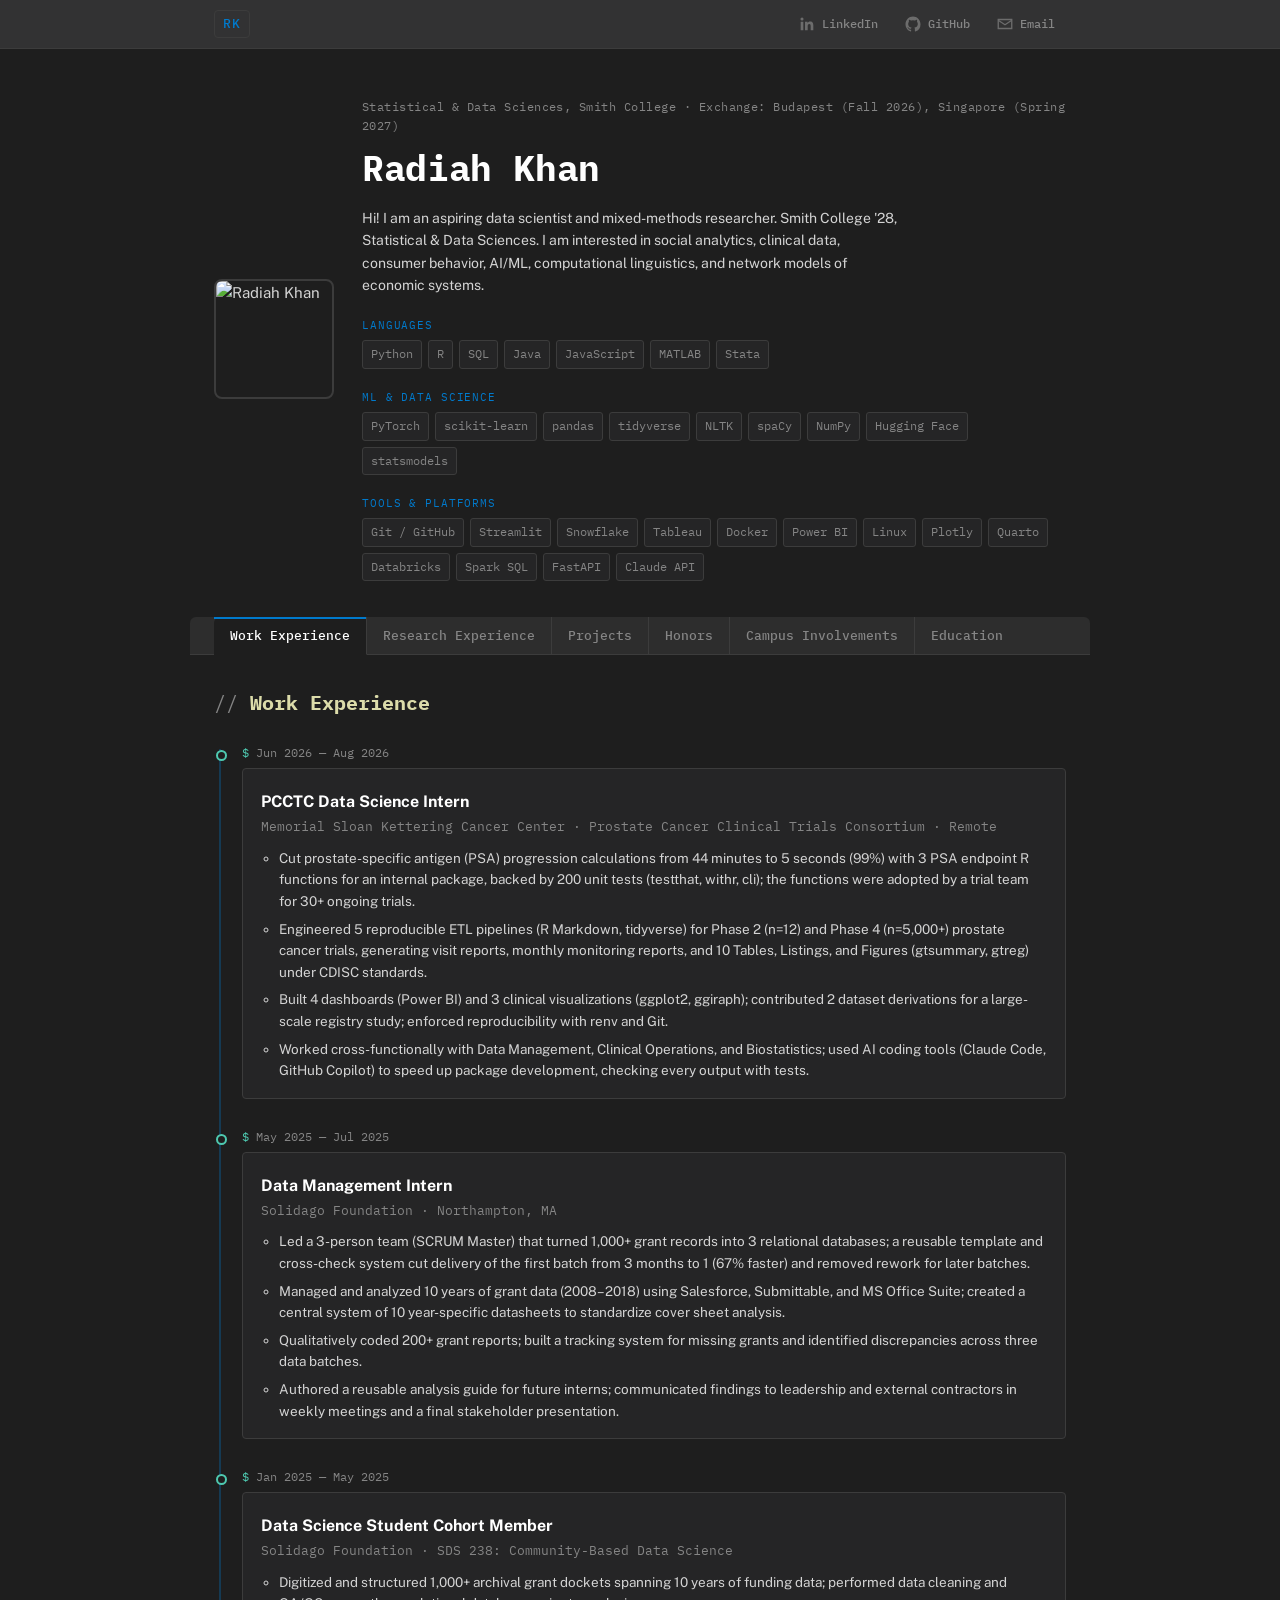
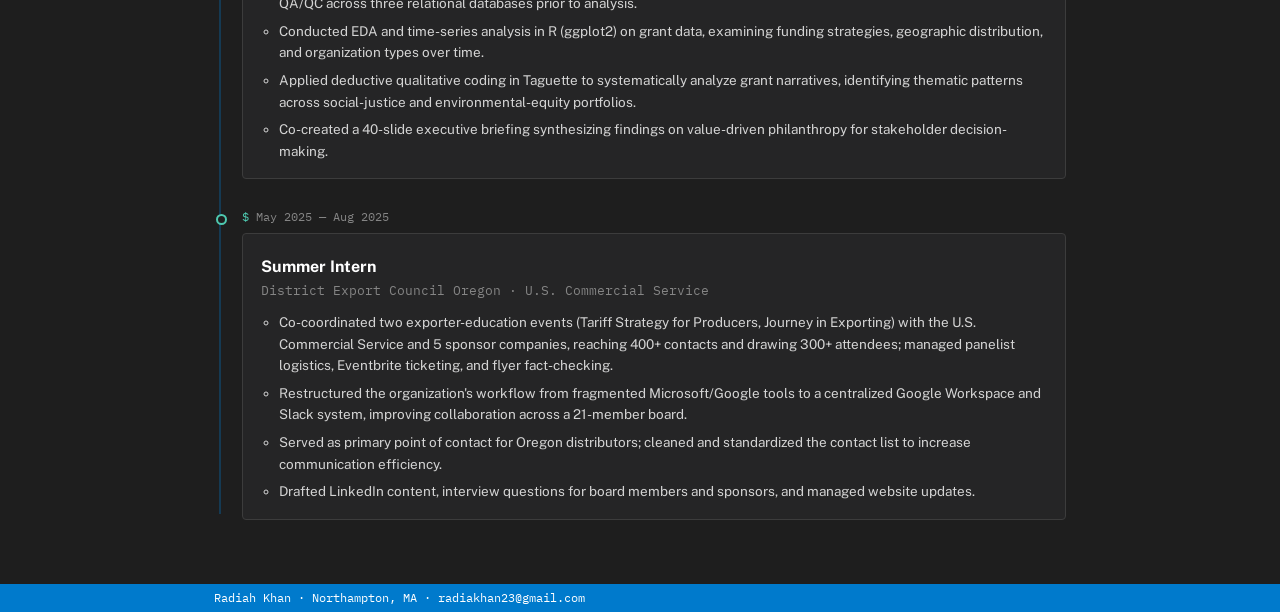
==== commit 2bb29b5f: "Update portfolio with Nov 2026 projects, roles and honors - Add Fast Fashion supply chain model and " ====
--- a/index.html
+++ b/index.html
@@ -39,10 +39,10 @@
   <section class="hero wrap">
     <img class="hero__avatar" src="headshot.jpeg" alt="Radiah Khan">
     <div class="hero__body">
-      <p class="eyebrow">Northampton, MA &middot; Statistical &amp; Data Sciences, Smith College</p>
+      <p class="eyebrow">Statistical &amp; Data Sciences, Smith College &middot; Exchange: Budapest (Fall 2026), Singapore (Spring 2027)</p>
       <h1 class="hero__name">Radiah Khan</h1>
       <p class="hero__bio">
-        Hi! I am an aspiring data scientist and mixed-methods researcher. Smith College '28, Statistical &amp; Data Sciences. I am interested in social analytics, clinical data, consumer behavior, AI/ML, and computational linguistics.
+        Hi! I am an aspiring data scientist and mixed-methods researcher. Smith College '28, Statistical &amp; Data Sciences. I am interested in social analytics, clinical data, consumer behavior, AI/ML, computational linguistics, and network models of economic systems.
       </p>
       <div class="hero__tools" aria-label="Languages and tools">
         <div class="tool-group">
@@ -54,6 +54,7 @@
             <li class="chip">Java</li>
             <li class="chip">JavaScript</li>
             <li class="chip">MATLAB</li>
+            <li class="chip">Stata</li>
           </ul>
         </div>
         <div class="tool-group">
@@ -66,6 +67,8 @@
             <li class="chip">NLTK</li>
             <li class="chip">spaCy</li>
             <li class="chip">NumPy</li>
+            <li class="chip">Hugging Face</li>
+            <li class="chip">statsmodels</li>
           </ul>
         </div>
         <div class="tool-group">
@@ -82,6 +85,8 @@
             <li class="chip">Quarto</li>
             <li class="chip">Databricks</li>
             <li class="chip">Spark SQL</li>
+            <li class="chip">FastAPI</li>
+            <li class="chip">Claude API</li>
           </ul>
         </div>
       </div>
@@ -95,6 +100,7 @@
     <button class="tabnav__btn" data-tab="projects">Projects</button>
     <button class="tabnav__btn" data-tab="honors">Honors</button>
     <button class="tabnav__btn" data-tab="involvement">Campus Involvements</button>
+    <button class="tabnav__btn" data-tab="education">Education</button>
   </nav>
 
   <!-- ===== Work Experience (timeline) ===== -->
@@ -110,23 +116,25 @@
         <div class="tl-item__date">Jun 2026 — Aug 2026</div>
         <div class="tl-item__card">
           <h3>PCCTC Data Science Intern</h3>
-          <p class="tl-item__org">Memorial Sloan Kettering Cancer Center</p>
-          <ul>
-            <li>Engineering 3 reproducible data pipelines (R Markdown) generating visit reports and monthly monitoring reports, and 10 TLFs (Tables, Listings, and Figures; gtsummary, gtreg) for a Phase 2 prostate cancer trial; building interactive and static visualizations with ggplot2 and ggiraph, all under CDISC clinical standards.</li>
-            <li>Contributing to 2 dataset derivations for a large-scale registry study in tidyverse; contributing to an internal R package with 1 internal function and full test coverage (testthat, withr, cli); enforcing reproducibility through renv.</li>
-            <li>Working cross-functionally with Data Management, Clinical Operations, and Biostatistics to align reporting deliverables across the trial lifecycle. All work managed under Git version control.</li>
+          <p class="tl-item__org">Memorial Sloan Kettering Cancer Center &middot; Prostate Cancer Clinical Trials Consortium &middot; Remote</p>
+          <ul>
+            <li>Cut prostate-specific antigen (PSA) progression calculations from 44 minutes to 5 seconds (99%) with 3 PSA endpoint R functions for an internal package, backed by 200 unit tests (testthat, withr, cli); the functions were adopted by a trial team for 30+ ongoing trials.</li>
+            <li>Engineered 5 reproducible ETL pipelines (R Markdown, tidyverse) for Phase 2 (n=12) and Phase 4 (n=5,000+) prostate cancer trials, generating visit reports, monthly monitoring reports, and 10 Tables, Listings, and Figures (gtsummary, gtreg) under CDISC standards.</li>
+            <li>Built 4 dashboards (Power BI) and 3 clinical visualizations (ggplot2, ggiraph); contributed 2 dataset derivations for a large-scale registry study; enforced reproducibility with renv and Git.</li>
+            <li>Worked cross-functionally with Data Management, Clinical Operations, and Biostatistics; used AI coding tools (Claude Code, GitHub Copilot) to speed up package development, checking every output with tests.</li>
           </ul>
         </div>
       </li>
 
       <li class="tl-item" data-tag="industry">
         <div class="tl-item__marker"></div>
-        <div class="tl-item__date">May 2025 — Aug 2025</div>
+        <div class="tl-item__date">May 2025 — Jul 2025</div>
         <div class="tl-item__card">
           <h3>Data Management Intern</h3>
-          <p class="tl-item__org">Solidago Foundation</p>
-          <ul>
-            <li>Managed and analyzed 10 years of grant data (2008–2018) using Salesforce, Submittable, and MS Office Suite; built 3 relational databases and created a central system of 10 year-specific datasheets to standardize cover sheet analysis.</li>
+          <p class="tl-item__org">Solidago Foundation &middot; Northampton, MA</p>
+          <ul>
+            <li>Led a 3-person team (SCRUM Master) that turned 1,000+ grant records into 3 relational databases; a reusable template and cross-check system cut delivery of the first batch from 3 months to 1 (67% faster) and removed rework for later batches.</li>
+            <li>Managed and analyzed 10 years of grant data (2008–2018) using Salesforce, Submittable, and MS Office Suite; created a central system of 10 year-specific datasheets to standardize cover sheet analysis.</li>
             <li>Qualitatively coded 200+ grant reports; built a tracking system for missing grants and identified discrepancies across three data batches.</li>
             <li>Authored a reusable analysis guide for future interns; communicated findings to leadership and external contractors in weekly meetings and a final stakeholder presentation.</li>
           </ul>
@@ -155,7 +163,7 @@
           <h3>Summer Intern</h3>
           <p class="tl-item__org">District Export Council Oregon &middot; U.S. Commercial Service</p>
           <ul>
-            <li>Co-coordinated two exporter-education events (Tariff Strategy for Producers, Journey in Exporting) with the U.S. Commercial Service, managing sponsor outreach, panelist logistics, Eventbrite ticketing, and flyer fact-checking.</li>
+            <li>Co-coordinated two exporter-education events (Tariff Strategy for Producers, Journey in Exporting) with the U.S. Commercial Service and 5 sponsor companies, reaching 400+ contacts and drawing 300+ attendees; managed panelist logistics, Eventbrite ticketing, and flyer fact-checking.</li>
             <li>Restructured the organization's workflow from fragmented Microsoft/Google tools to a centralized Google Workspace and Slack system, improving collaboration across a 21-member board.</li>
             <li>Served as primary point of contact for Oregon distributors; cleaned and standardized the contact list to increase communication efficiency.</li>
             <li>Drafted LinkedIn content, interview questions for board members and sponsors, and managed website updates.</li>
@@ -176,26 +184,39 @@
 
       <li class="tl-item" data-tag="research">
         <div class="tl-item__marker"></div>
+        <div class="tl-item__date">Spring 2027 (Incoming)</div>
+        <div class="tl-item__card">
+          <h3>Research Student, SMOL Project</h3>
+          <p class="tl-item__org">National University of Singapore &middot; Prof. Kokil Jaidka</p>
+          <ul>
+            <li>Will research conversation repair and interpersonal behavior in everyday texts during an exchange semester at NUS.</li>
+          </ul>
+        </div>
+      </li>
+
+      <li class="tl-item" data-tag="research">
+        <div class="tl-item__marker"></div>
+        <div class="tl-item__date">Sep 2025 — Present</div>
+        <div class="tl-item__card">
+          <h3>Technical Researcher, Data Infrastructure Group Lab</h3>
+          <p class="tl-item__org">Statistical and Data Sciences Dept., Smith College &middot; Advisor: Prof. Nikko Stevens</p>
+          <ul>
+            <li>Studying how people use AI as a companion in a joint project with Brown University and Penn State University; built an NLP pipeline in Python (PyTorch, NLTK, PRAW, Gensim) on 1,000 Reddit posts, combining sentiment analysis, k-means and DEC–VAE deep clustering, and LDA topic modeling to segment usage into 3+ behavioral archetypes.</li>
+            <li>Validated clusters with silhouette scores and HDBSCAN and compared PCA, t-SNE, and UMAP; found that users share detailed prompts and workarounds to give AI companions memory, alongside high trust in AI.</li>
+            <li>Built an interactive storymap of U.S. data-center infrastructure with the Spatial Analysis Lab, cleaning and joining 3 raw data sources (JSON, GeoJSON, CSV) with ArcGIS, GeoPandas, and GDAL.</li>
+          </ul>
+        </div>
+      </li>
+
+      <li class="tl-item" data-tag="research">
+        <div class="tl-item__marker"></div>
         <div class="tl-item__date">Jan 2026 — May 2026</div>
         <div class="tl-item__card">
           <h3>Research Assistant, Tinker Lab</h3>
-          <p class="tl-item__org">Computer Science Dept., Smith College &middot; Advisor: Dr. Katherine Kinnaird</p>
-          <ul>
-            <li>Built a two-way automated survey system in Python, integrating Twilio's Messaging API and Google APIs with FastAPI middleware for real-time response ingestion, enabling rapid hypothesis testing on user intent at scale; applied spaCy named-entity recognition to structure qualitative responses for downstream analysis.</li>
-            <li>Built an NLP-based food recommendation pipeline using InstaFoodRoBERTa-NER for food entity recognition and ingredient classification, translating population-health constraints into personalized recommendations for a food-insecure patient population in Northampton.</li>
-          </ul>
-        </div>
-      </li>
-
-      <li class="tl-item" data-tag="research">
-        <div class="tl-item__marker"></div>
-        <div class="tl-item__date">Sep 2025 — May 2026</div>
-        <div class="tl-item__card">
-          <h3>Technical Researcher, Data Infrastructure Group Lab</h3>
-          <p class="tl-item__org">Statistical and Data Sciences Dept., Smith College &middot; Advisor: Dr. Nikko Stevens</p>
-          <ul>
-            <li>Built an NLP pipeline in Python (PyTorch, NLTK, Gensim) combining sentiment analysis, k-means and DEC–VAE clustering, and LDA topic modeling to segment AI-companion usage behavior across digital communities into actionable behavioral clusters; stress-tested model validity through silhouette scoring, HDBSCAN, and cross-institutional GitHub collaboration.</li>
-            <li>Built an interactive storymap from geospatial data-center infrastructure data in partnership with the Spatial Analysis Lab, using Python with ArcGIS, GeoPandas, and GDAL — cleaning and standardizing raw geospatial datasets to visualize infrastructure distribution patterns.</li>
+          <p class="tl-item__org">Computer Science Dept., Smith College &middot; Advisor: Prof. Katherine Kinnaird</p>
+          <ul>
+            <li>Built a two-way automated SMS survey system in Python on 2 APIs (Twilio Messaging and Google) with FastAPI middleware for real-time response ingestion, reaching 50+ users; applied spaCy named-entity recognition to structure qualitative responses for analysis.</li>
+            <li>Built an NLP recipe recommendation pipeline using InstaFoodRoBERTa-NER (Hugging Face) for food entity recognition and ingredient classification, turning users' dietary needs and available kitchen tools into personalized recipe suggestions for the Northampton Survival Center.</li>
           </ul>
         </div>
       </li>
@@ -223,7 +244,8 @@
           <h3>Independent Researcher, Digital Public Infrastructure Lab</h3>
           <p class="tl-item__org">University of Massachusetts Amherst &middot; Advisor: Prof. Ethan Zuckerman</p>
           <ul>
-            <li>Analyzed 200+ TikTok samples from Bangladesh and the U.S. using Python (pandas, scikit-learn), applying thematic segmentation and engagement metrics to identify cross-regional differences in digital consumer behavior.</li>
+            <li>Analyzed 200+ TikTok videos from South Asian and North American creators using Python (pandas, scikit-learn), running an A/B comparison of likes, comments, shares, and views.</li>
+            <li>Found 4 family- and community-based themes in South Asian content versus trend-driven U.S. content (community detection).</li>
             <li>Collaborated with PhD students on literature reviews of South Asian media ecosystems and cross-country video analysis methodologies, contributing to the lab's broader research on digital public infrastructure.</li>
           </ul>
         </div>
@@ -241,6 +263,7 @@
     <div class="filterbar" role="tablist" aria-label="Project filters">
       <button class="filterbar__btn is-active" data-filter="all">All</button>
       <button class="filterbar__btn" data-filter="social">Social &amp; Text Analytics</button>
+      <button class="filterbar__btn" data-filter="econ">Economics &amp; Networks</button>
       <button class="filterbar__btn" data-filter="policy">Policy &amp; Civic Data</button>
       <button class="filterbar__btn" data-filter="dashboards">Dashboards</button>
       <button class="filterbar__btn" data-filter="packages">Packages</button>
@@ -248,7 +271,56 @@
 
     <div class="projects-grid">
 
+      <!-- ── Economics & Networks ── -->
+
+      <article class="project-card" data-cat="econ">
+        <span class="project-card__theme">Economics &amp; Networks</span>
+        <h3>Modeling the Fast Fashion Supply Chain (Team Project, Ongoing)</h3>
+        <p>Models global clothing trade as a network of 8 producing countries and 5 buying markets, linked by a supply-and-demand market calibrated to $299.8bn of 2024 exports. Five simulations test hub attacks vs. random failure, the Rana Plaza collapse, brand ethics thresholds, wage-driven relocation, and pollution havens. A 16% capacity shock (based on 529 of 3,320 Bangladeshi factories disrupted in November 2026) raises world prices 8.4% when it hits China, versus 1.1% for Bangladesh.</p>
+        <div class="project-card__stack">
+          <span class="stack-label">Stack</span>
+          <ul class="chips chips--sm"><li class="chip">Python</li><li class="chip">Jupyter</li><li class="chip">Network Science</li><li class="chip">Equilibrium Modeling</li><li class="chip">BACI Trade Data</li></ul>
+        </div>
+        <a class="project-card__link" href="https://github.com/radiah23/Modeling-Fast-Fashion-Supply-Chain" target="_blank" rel="noopener">View on GitHub →</a>
+      </article>
+
+      <article class="project-card" data-cat="dashboards">
+        <span class="project-card__theme">Dashboards &middot; Hackathon Winner</span>
+        <h3>Energy Revenue Dashboard (Team Project)</h3>
+        <p>Won the Innovative Engineering Competition by BEST Budapest (Fall 2026), where an energy services company set the challenge using its own data. Built a Streamlit app on an 8-sheet revenue workbook modeled as a star schema, with 10 data-quality rules, 10 workflow states, and a 4-quarter revenue forecast with what-if scenarios.</p>
+        <div class="project-card__stack">
+          <span class="stack-label">Stack</span>
+          <ul class="chips chips--sm"><li class="chip">Python</li><li class="chip">Streamlit</li><li class="chip">pandas</li><li class="chip">statsmodels</li><li class="chip">pytest</li></ul>
+        </div>
+        <a class="project-card__link" href="https://github.com/radiah23/energy-services-revenue-dashboard" target="_blank" rel="noopener">View on GitHub →</a>
+      </article>
+
       <!-- ── Social & Text Analytics ── -->
+
+      <article class="project-card" data-cat="social">
+        <span class="project-card__theme">Sequential Data &amp; LLMs</span>
+        <h3>Stork Migration Tracking — Sequential GPS Data</h3>
+        <p>Turned 7.2 million raw GPS fixes from 60 white storks into ordered movement sequences, found multi-day stopovers with SQL window functions, and built an LLM text-to-SQL interface with read-only safety checks.</p>
+        <div class="project-card__stack">
+          <span class="stack-label">Stack</span>
+          <ul class="chips chips--sm"><li class="chip">Python</li><li class="chip">pandas</li><li class="chip">SQLite</li><li class="chip">Claude API</li></ul>
+        </div>
+        <a class="project-card__link" href="/stork-tracking/">View Project Page →</a>
+        <a class="project-card__link" href="https://github.com/radiah23/Stork-Tracking---Sequential-Data-Analysis" target="_blank" rel="noopener" style="margin-top:4px;">View on GitHub →</a>
+      </article>
+
+
+      <article class="project-card" data-cat="social">
+        <span class="project-card__theme">Social &amp; Text Analytics</span>
+        <h3>Hungarian Loanword Origins — Deep Learning (Team Project, Ongoing)</h3>
+        <p>Predicting whether a Hungarian word is native Uralic or a German, Slavic or Turkic loanword from its spelling alone. Fine-tuning a BERT transformer (Hugging Face) against GRU and Markov baselines on 2,657 labeled loanwords; the best model so far reaches 0.609 macro-F1, over 4× the majority baseline.</p>
+        <div class="project-card__stack">
+          <span class="stack-label">Stack</span>
+          <ul class="chips chips--sm"><li class="chip">Python</li><li class="chip">PyTorch</li><li class="chip">Hugging Face</li><li class="chip">HuSpaCy</li><li class="chip">GRU</li></ul>
+        </div>
+        <a class="project-card__link" href="/hungarian-loanwords/">View Project Page →</a>
+        <a class="project-card__link" href="https://github.com/inthecrowsnest/DeepLearningProject" target="_blank" rel="noopener" style="margin-top:4px;">View on GitHub →</a>
+      </article>
 
       <article class="project-card" data-cat="social">
         <span class="project-card__theme">Social &amp; Text Analytics</span>
@@ -275,7 +347,7 @@
       <article class="project-card" data-cat="social">
         <span class="project-card__theme">Social &amp; Text Analytics</span>
         <h3>OkCupid Data Analysis</h3>
-        <p>Tested whether sex and sexual orientation predict reproductive intentions across 54K+ dating profiles; flagged incoherent profiles using Isolation Forest anomaly detection and assessed education–app-usage associations via chi-square testing.</p>
+        <p>Tested whether sex and sexual orientation predict reproductive intentions across 54K+ dating profiles with 2 logistic regression models; flagged 5.3% of profiles as incoherent using Isolation Forest anomaly detection and assessed education–app-usage associations via chi-square testing.</p>
         <div class="project-card__stack">
           <span class="stack-label">Stack</span>
           <ul class="chips chips--sm"><li class="chip">Python</li><li class="chip">scikit-learn</li><li class="chip">pandas</li><li class="chip">Isolation Forest</li></ul>
@@ -368,7 +440,7 @@
       <article class="project-card" data-cat="packages">
         <span class="project-card__theme">Packages</span>
         <h3>MassMedicaidPy (Team Project)</h3>
-        <p>Simplified Medicaid eligibility determination for Massachusetts residents — automates income validation for households of 8+ earning up to $162K against real Federal Poverty Level thresholds.</p>
+        <p>Simplified Medicaid eligibility determination for Massachusetts residents — automates income validation for households of 8+ earning up to $162K against real Federal Poverty Level thresholds, with 100% accuracy in pytest.</p>
         <div class="project-card__stack">
           <span class="stack-label">Stack</span>
           <ul class="chips chips--sm"><li class="chip">Python</li><li class="chip">pandas</li><li class="chip">pytest</li><li class="chip">PyPI Package</li></ul>
@@ -387,8 +459,8 @@
         <a class="project-card__link" href="https://github.com/radiah23/NGOReportR" target="_blank" rel="noopener">View on GitHub →</a>
       </article>
 
-      <article class="project-card" data-cat="dashboards">
-        <span class="project-card__theme">Dashboards</span>
+      <article class="project-card" data-cat="econ">
+        <span class="project-card__theme">Economics &amp; Networks</span>
         <h3>Systemic Risk: India Stocks</h3>
         <p>Tested whether PageRank-derived systemic risk scores predict actual market beta on Nifty 50 stocks — built a Java correlation-graph engine and validated with Python against live yfinance data.</p>
         <div class="project-card__stack">
@@ -407,6 +479,34 @@
       <h2>Honors &amp; Recognition</h2>
     </div>
     <ul class="honors-list">
+      <li class="honors-item">
+        <span class="honors-item__seal">✦</span>
+        <div>
+          <h3>Winner, Innovative Engineering Competition (INEC) by BEST Budapest</h3>
+          <p>Fall 2026 &middot; Energy Revenue Dashboard, team of 2</p>
+        </div>
+      </li>
+      <li class="honors-item">
+        <span class="honors-item__seal">✦</span>
+        <div>
+          <h3>Agentic AI Fellow, Break Through Tech (Incoming)</h3>
+          <p>January – May 2027 &middot; 16-week program to build, evaluate, and deploy AI agents (LangChain, LangGraph)</p>
+        </div>
+      </li>
+      <li class="honors-item">
+        <span class="honors-item__seal">✦</span>
+        <div>
+          <h3>National University of Singapore Exchange</h3>
+          <p>Spring 2027 &middot; One of two Smith College students selected</p>
+        </div>
+      </li>
+      <li class="honors-item">
+        <span class="honors-item__seal">✦</span>
+        <div>
+          <h3>Ignite Fellow, AI4ALL</h3>
+          <p>2026 &middot; Portfolio machine learning project</p>
+        </div>
+      </li>
       <li class="honors-item">
         <span class="honors-item__seal">✦</span>
         <div>
@@ -473,6 +573,7 @@
           <h3>Communication Intern</h3>
           <p class="involvement-card__org">Sep 2025–Jan 2026</p>
           <ul>
+            <li>Built an automated leaderboard for the Elevator Pitch 2025 competition (Google Apps Script, Forms, Sheets) that combined scores from 3 judges for 25+ participants, cutting manual scoring to almost zero.</li>
             <li>Drafted and managed the weekly newsletter, ensuring timely and engaging content delivery.</li>
             <li>Collaborated with the communications team to create social media graphics and posts.</li>
             <li>Conducted user behavior research to inform content strategy and enhance audience engagement.</li>
@@ -483,11 +584,11 @@
 
       <article class="involvement-card">
         <h3>Treasurer</h3>
-        <p class="involvement-card__org">Smithies in SDS &middot; 2025–2026</p>
+        <p class="involvement-card__org">Smithies in SDS, Smith College &middot; Sep 2025–May 2026</p>
         <ul>
-          <li>Manage annual budgeting for the club.</li>
-          <li>Organize events bridging upperclassmen and underclassmen in the SDS community.</li>
-          <li>Contribute to the planning and delivery of Python and SQL workshop series.</li>
+          <li>Managed the club's $1,000 annual budget.</li>
+          <li>Organized events bridging upperclassmen and underclassmen in the SDS community, reaching 30+ students with 94% satisfaction.</li>
+          <li>Helped plan and deliver a Python and SQL workshop series.</li>
         </ul>
       </article>
       <article class="involvement-card">
@@ -511,6 +612,53 @@
     </div>
   </section>
 
+  <!-- ===== Education (timeline) ===== -->
+  <section class="tabpanel wrap" id="panel-education">
+    <div class="section-head">
+      <h2>Education</h2>
+    </div>
+
+    <ol class="timeline">
+
+      <li class="tl-item" data-tag="research">
+        <div class="tl-item__marker"></div>
+        <div class="tl-item__date">Aug 2024 — May 2028 (Expected)</div>
+        <div class="tl-item__card">
+          <h3>B.A. in Statistical &amp; Data Sciences</h3>
+          <p class="tl-item__org">Smith College &middot; Northampton, MA &middot; CGPA 3.98/4.0 &middot; Dean's List 2024–25</p>
+          <ul>
+            <li>Coursework: Machine Learning, Multiple Regression, Probability &amp; Statistics, Advanced Programming with Python, Data Structures, Linear Algebra, Discrete Mathematics, Object-Oriented Programming, Community-Based Data Science, Micro- and Macroeconomics.</li>
+          </ul>
+        </div>
+      </li>
+
+      <li class="tl-item" data-tag="research">
+        <div class="tl-item__marker"></div>
+        <div class="tl-item__date">Fall 2026</div>
+        <div class="tl-item__card">
+          <h3>Exchange Semester</h3>
+          <p class="tl-item__org">Aquincum Institute of Technology &middot; Budapest, Hungary</p>
+          <ul>
+            <li>Coursework: Structure and Dynamics of Complex Networks, Deep Learning, Applied Cryptography.</li>
+          </ul>
+        </div>
+      </li>
+
+      <li class="tl-item" data-tag="research">
+        <div class="tl-item__marker"></div>
+        <div class="tl-item__date">Spring 2027</div>
+        <div class="tl-item__card">
+          <h3>Exchange Semester</h3>
+          <p class="tl-item__org">National University of Singapore &middot; Singapore</p>
+          <ul>
+            <li>Research with Prof. Kokil Jaidka's SMOL Project.</li>
+          </ul>
+        </div>
+      </li>
+
+    </ol>
+  </section>
+
 </main>
 
 <footer class="site-footer">
